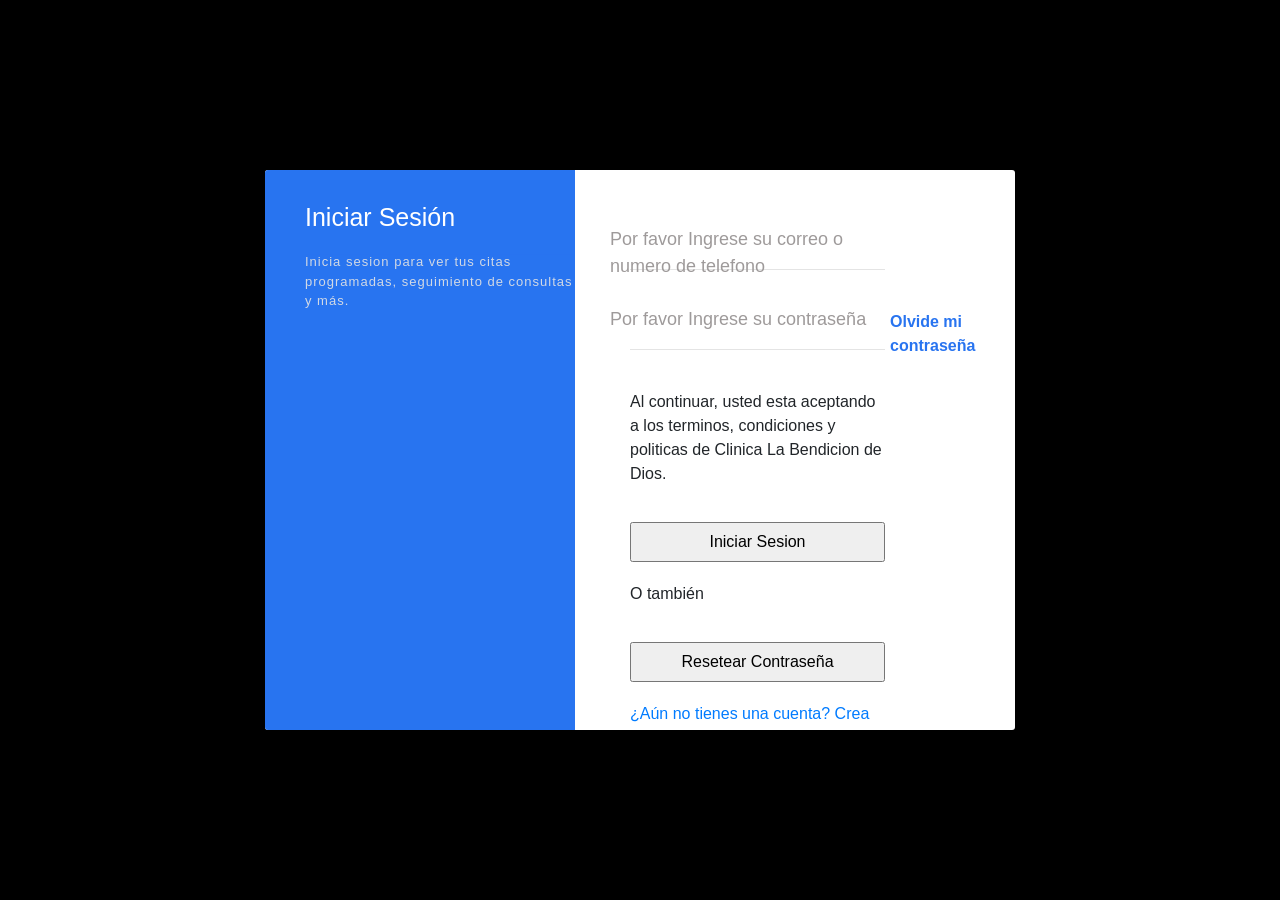
==== login.html @ 2e2c4729 "Initial Commit" ====
<html lang="en">
<head>
    <meta charset="UTF-8">
    <meta name="viewport" content="width=device-width, initial-scale=1.0">
    <title>Clinica La Bendicion de Dios Inicio de Sesion</title>
    <link rel = "icon" href =
    <link rel = "icon" href = "images/bg_1.jpg" type = "image/x-icon">
    <link rel="stylesheet" href="https://stackpath.bootstrapcdn.com/bootstrap/4.5.0/css/bootstrap.min.css" 
    integrity="sha384-9aIt2nRpC12Uk9gS9baDl411NQApFmC26EwAOH8WgZl5MYYxFfc+NcPb1dKGj7Sk" crossorigin="anonymous">
    <link rel="stylesheet" href="login-style.css">
    <script src="login.js"></script>
    <script src="https://code.jquery.com/jquery-3.2.1.min.js"></script>
</head>
<body>
    <form action="" class="contianer">
        <div class="box">
            <div class="row">
                <div class="col-sm-5 col-xs-1 box1">
                    <div class="inline-text">
                        <h1>Iniciar Sesión</h1>
                        <p>Inicia sesion para ver tus citas programadas, 
                            seguimiento de consultas y más.
                        </p>
                    </div>
                </div>
                <div class="col-sm-5 col-xs-1 box-2">
                    <div class="user-id user-data">
                        <input type="email" name="" id="username" required=""/>
                        <label>Por favor Ingrese su correo o numero de telefono</label>
                    </div>
                    <div class="user-id user-data">
                        <input type="password" name="" id="password" required=""/>
                        <label>Por favor Ingrese su contraseña</label>
                    </div>
                    <div class="user-id">
                        <p>Al continuar, usted esta aceptando a los terminos, condiciones y politicas de Clinica La Bendicion de Dios.</p>
                    </div>
                    <span><a href="#">Olvide mi contraseña</span></a>
                    <div class="user-id button">
                        <input type="submit" name="" id="" value="Iniciar Sesion" onclick="validate()"/>
                    </div>
                    <div class="user-id">
                        <p>O también</p>
                    </div>
                    <div class="user-id button">
                        <input type="reset" name="" id="" value="Resetear Contraseña">
                    </div>
                    <div class="user-id">
                        <p class="footer"><a href="#">¿Aún no tienes una cuenta? Crea una cuenta</a></p>
                    </div>

                </div>
            </div>

        </div>


    </form>


</body>
</html>
---- login-style.css ----
body{
    margin: 0;
    padding: 0;
    background: black;
}
.box{
    border-radius: 3px;
    position: absolute;
    top: 50%;
    left: 50%;
    transform: translate(-50%, -50%);
    width: 750px;
    height: 560px;
    background: white;
    overflow: hidden;
}

.inline-text{
    color: white;
    position: absolute;
    top: 32px;
    left: 55px;
}

.inline-text h1{
    font-size: 25px;
    margin-bottom: 20px;
}

.inline-text p{
    color: rgb(228, 228, 228);
    opacity: 0.9;
    font-size: 13px;
    letter-spacing: 1px;
}

.box1{
    background: url();
    height: 100vh;
    background-position: center;
    background-repeat: no-repeat;
    background-color: #2874f0;
}

.box-2 .user-id{
    position: relative;
    left: 20px;
    top: 50px;
    padding: 10px 20px;

}

.box-2 .user-id input{
    width: 100%;
    height: 40px;
}

.box-2 .user-data input{
    color: black;
    border: none;
    border-bottom: 1px solid rgb(228, 228, 228);
    outline: none;
    background: none;
    transition: 0.5s;
    margin-bottom: 20px;
}

.box-2 .user-data label{
    color: rgb(158, 154, 154);
    padding: 10px 20 px;
    position: absolute;
    top: 6px;
    left: 0;
    font-size: 18px;
    font-weight: 400;
    pointer-events: 0.5s;
}

.box-2 .user-data input:focus ~ label,
.box-2 .user-data input:valid ~ label{
    top: -20px;
    font-size: 12px;
}

.box-2 .user-data input:focus{
    border-bottom: 1px solid #2874f0;
}
.box-2 span a{
    position: absolute;
    top: 140px;
    left: 315px;
    display: inline;
    color: #2874f0;
    font-weight: 600;
}
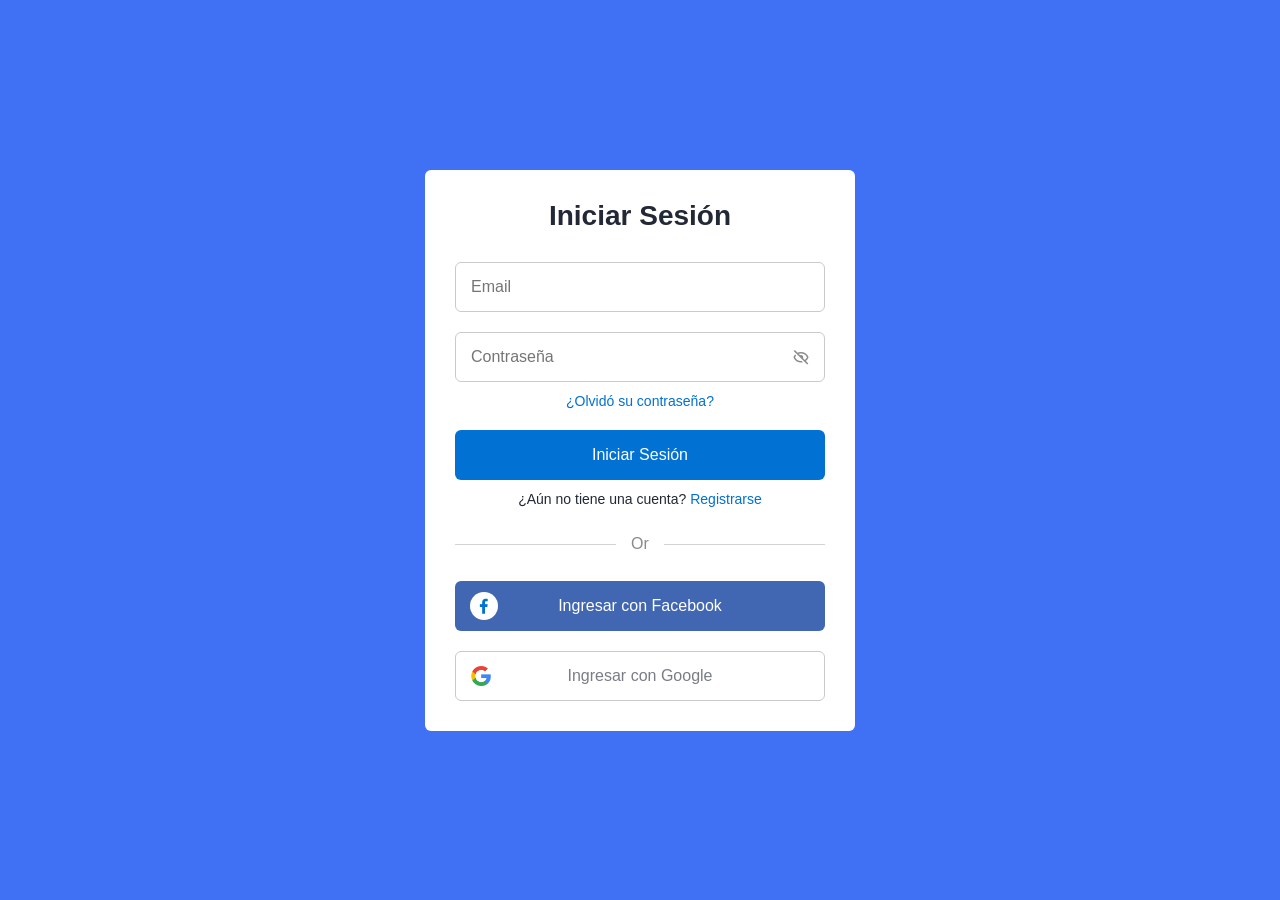
==== commit 2a1d0c0c: "Commit Sep 1st 2022 11:20" ====
--- a/login.html
+++ b/login.html
@@ -1,62 +1,115 @@
-<html lang="en">
-<head>
-    <meta charset="UTF-8">
-    <meta name="viewport" content="width=device-width, initial-scale=1.0">
-    <title>Clinica La Bendicion de Dios Inicio de Sesion</title>
-    <link rel = "icon" href =
-    <link rel = "icon" href = "images/bg_1.jpg" type = "image/x-icon">
-    <link rel="stylesheet" href="https://stackpath.bootstrapcdn.com/bootstrap/4.5.0/css/bootstrap.min.css" 
-    integrity="sha384-9aIt2nRpC12Uk9gS9baDl411NQApFmC26EwAOH8WgZl5MYYxFfc+NcPb1dKGj7Sk" crossorigin="anonymous">
-    <link rel="stylesheet" href="login-style.css">
-    <script src="login.js"></script>
-    <script src="https://code.jquery.com/jquery-3.2.1.min.js"></script>
-</head>
-<body>
-    <form action="" class="contianer">
-        <div class="box">
-            <div class="row">
-                <div class="col-sm-5 col-xs-1 box1">
-                    <div class="inline-text">
-                        <h1>Iniciar Sesión</h1>
-                        <p>Inicia sesion para ver tus citas programadas, 
-                            seguimiento de consultas y más.
-                        </p>
+<!DOCTYPE html>
+<!-- Coding by CodingLab | www.codinglabweb.com-->
+    <html lang="en">
+    <head>
+        <meta charset="UTF-8">
+        <meta http-equiv="X-UA-Compatible" content="IE=edge">
+        <meta name="viewport" content="width=device-width, initial-scale=1.0">
+        <title> Formulario para Iniciar Sesión y Registro</title>
+
+        <!-- CSS -->
+        <link rel="stylesheet" href="css/login-style.css">
+                
+        <!-- Boxicons CSS -->
+        <link href='https://unpkg.com/boxicons@2.1.2/css/boxicons.min.css' rel='stylesheet'>
+                        
+    </head>
+    <body>
+        <section class="container forms">
+            <div class="form login">
+                <div class="form-content">
+                    <header>Iniciar Sesión</header>
+                    <form action="#">
+                        <div class="field input-field">
+                            <input type="email" placeholder="Email" class="input">
+                        </div>
+
+                        <div class="field input-field">
+                            <input type="password" placeholder="Contraseña" class="password">
+                            <i class='bx bx-hide eye-icon'></i>
+                        </div>
+
+                        <div class="form-link">
+                            <a href="#" class="forgot-pass">¿Olvidó su contraseña?</a>
+                        </div>
+
+                        <div class="field button-field">
+                            <button>Iniciar Sesión</button>
+                        </div>
+                    </form>
+
+                    <div class="form-link">
+                        <span>¿Aún no tiene una cuenta? <a href="#" class="link signup-link">Registrarse</a></span>
                     </div>
                 </div>
-                <div class="col-sm-5 col-xs-1 box-2">
-                    <div class="user-id user-data">
-                        <input type="email" name="" id="username" required=""/>
-                        <label>Por favor Ingrese su correo o numero de telefono</label>
-                    </div>
-                    <div class="user-id user-data">
-                        <input type="password" name="" id="password" required=""/>
-                        <label>Por favor Ingrese su contraseña</label>
-                    </div>
-                    <div class="user-id">
-                        <p>Al continuar, usted esta aceptando a los terminos, condiciones y politicas de Clinica La Bendicion de Dios.</p>
-                    </div>
-                    <span><a href="#">Olvide mi contraseña</span></a>
-                    <div class="user-id button">
-                        <input type="submit" name="" id="" value="Iniciar Sesion" onclick="validate()"/>
-                    </div>
-                    <div class="user-id">
-                        <p>O también</p>
-                    </div>
-                    <div class="user-id button">
-                        <input type="reset" name="" id="" value="Resetear Contraseña">
-                    </div>
-                    <div class="user-id">
-                        <p class="footer"><a href="#">¿Aún no tienes una cuenta? Crea una cuenta</a></p>
-                    </div>
 
+                <div class="line"></div>
+
+                <div class="media-options">
+                    <a href="#" class="field facebook">
+                        <i class='bx bxl-facebook facebook-icon'></i>
+                        <span>Ingresar con Facebook</span>
+                    </a>
                 </div>
+
+                <div class="media-options">
+                    <a href="#" class="field google">
+                        <img src="images/google.png" alt="" class="google-img">
+                        <span>Ingresar con Google</span>
+                    </a>
+                </div>
+
             </div>
 
-        </div>
+            <!-- Signup Form -->
 
+            <div class="form signup">
+                <div class="form-content">
+                    <header>Registrarse</header>
+                    <form action="#">
+                        <div class="field input-field">
+                            <input type="email" placeholder="Email" class="input">
+                        </div>
 
-    </form>
+                        <div class="field input-field">
+                            <input type="password" placeholder="Crear contraseña" class="password">
+                        </div>
 
+                        <div class="field input-field">
+                            <input type="password" placeholder="Confirmar contraseña" class="password">
+                            <i class='bx bx-hide eye-icon'></i>
+                        </div>
 
-</body>
+                        <div class="field button-field">
+                            <button>Registrarse</button>
+                        </div>
+                    </form>
+
+                    <div class="form-link">
+                        <span>¿Ya posee una cuenta? <a href="#" class="link login-link">Iniciar Sesión</a></span>
+                    </div>
+                </div>
+
+                <div class="line"></div>
+
+                <div class="media-options">
+                    <a href="#" class="field facebook">
+                        <i class='bx bxl-facebook facebook-icon'></i>
+                        <span>Ingresar con Facebook</span>
+                    </a>
+                </div>
+
+                <div class="media-options">
+                    <a href="#" class="field google">
+                        <img src="images/google.png" alt="" class="google-img">
+                        <span>Ingresar con Google</span>
+                    </a>
+                </div>
+
+            </div>
+        </section>
+
+        <!-- JavaScript -->
+        <script src="js/login-script.js"></script>
+    </body>
 </html>
--- a/css/login-style.css
+++ b/css/login-style.css
@@ -0,0 +1,171 @@
+/* Google Fonts - Poppins */
+@import url('https://fonts.googleapis.com/css2?family=Poppins:wght@300;400;500;600&display=swap');
+
+*{
+    margin: 0;
+    padding: 0;
+    box-sizing: border-box;
+    font-family: 'Poppins', sans-serif;
+}
+.container{
+    height: 100vh;
+    width: 100%;
+    display: flex;
+    align-items: center;
+    justify-content: center;
+    background-color: #4070f4;
+    column-gap: 30px;
+}
+.form{
+    position: absolute;
+    max-width: 430px;
+    width: 100%;
+    padding: 30px;
+    border-radius: 6px;
+    background: #FFF;
+}
+.form.signup{
+    opacity: 0;
+    pointer-events: none;
+}
+.forms.show-signup .form.signup{
+    opacity: 1;
+    pointer-events: auto;
+}
+.forms.show-signup .form.login{
+    opacity: 0;
+    pointer-events: none;
+}
+header{
+    font-size: 28px;
+    font-weight: 600;
+    color: #232836;
+    text-align: center;
+}
+form{
+    margin-top: 30px;
+}
+.form .field{
+    position: relative;
+    height: 50px;
+    width: 100%;
+    margin-top: 20px;
+    border-radius: 6px;
+}
+.field input,
+.field button{
+    height: 100%;
+    width: 100%;
+    border: none;
+    font-size: 16px;
+    font-weight: 400;
+    border-radius: 6px;
+}
+.field input{
+    outline: none;
+    padding: 0 15px;
+    border: 1px solid#CACACA;
+}
+.field input:focus{
+    border-bottom-width: 2px;
+}
+.eye-icon{
+    position: absolute;
+    top: 50%;
+    right: 10px;
+    transform: translateY(-50%);
+    font-size: 18px;
+    color: #8b8b8b;
+    cursor: pointer;
+    padding: 5px;
+}
+.field button{
+    color: #fff;
+    background-color: #0171d3;
+    transition: all 0.3s ease;
+    cursor: pointer;
+}
+.field button:hover{
+    background-color: #016dcb;
+}
+.form-link{
+    text-align: center;
+    margin-top: 10px;
+}
+.form-link span,
+.form-link a{
+    font-size: 14px;
+    font-weight: 400;
+    color: #232836;
+}
+.form a{
+    color: #0171d3;
+    text-decoration: none;
+}
+.form-content a:hover{
+    text-decoration: underline;
+}
+.line{
+    position: relative;
+    height: 1px;
+    width: 100%;
+    margin: 36px 0;
+    background-color: #d4d4d4;
+}
+.line::before{
+    content: 'Or';
+    position: absolute;
+    top: 50%;
+    left: 50%;
+    transform: translate(-50%, -50%);
+    background-color: #FFF;
+    color: #8b8b8b;
+    padding: 0 15px;
+}
+.media-options a{
+    display: flex;
+    align-items: center;
+    justify-content: center;
+}
+a.facebook{
+    color: #fff;
+    background-color: #4267b2;
+}
+a.facebook .facebook-icon{
+    height: 28px;
+    width: 28px;
+    color: #0171d3;
+    font-size: 20px;
+    border-radius: 50%;
+    display: flex;
+    align-items: center;
+    justify-content: center;
+    background-color: #fff;
+}
+.facebook-icon,
+img.google-img{
+    position: absolute;
+    top: 50%;
+    left: 15px;
+    transform: translateY(-50%);
+}
+img.google-img{
+    height: 20px;
+    width: 20px;
+    object-fit: cover;
+}
+a.google{
+    border: 1px solid #CACACA;
+}
+a.google span{
+    font-weight: 500;
+    opacity: 0.6;
+    color: #232836;
+}
+
+@media screen and (max-width: 400px) {
+    .form{
+        padding: 20px 10px;
+    }
+    
+}
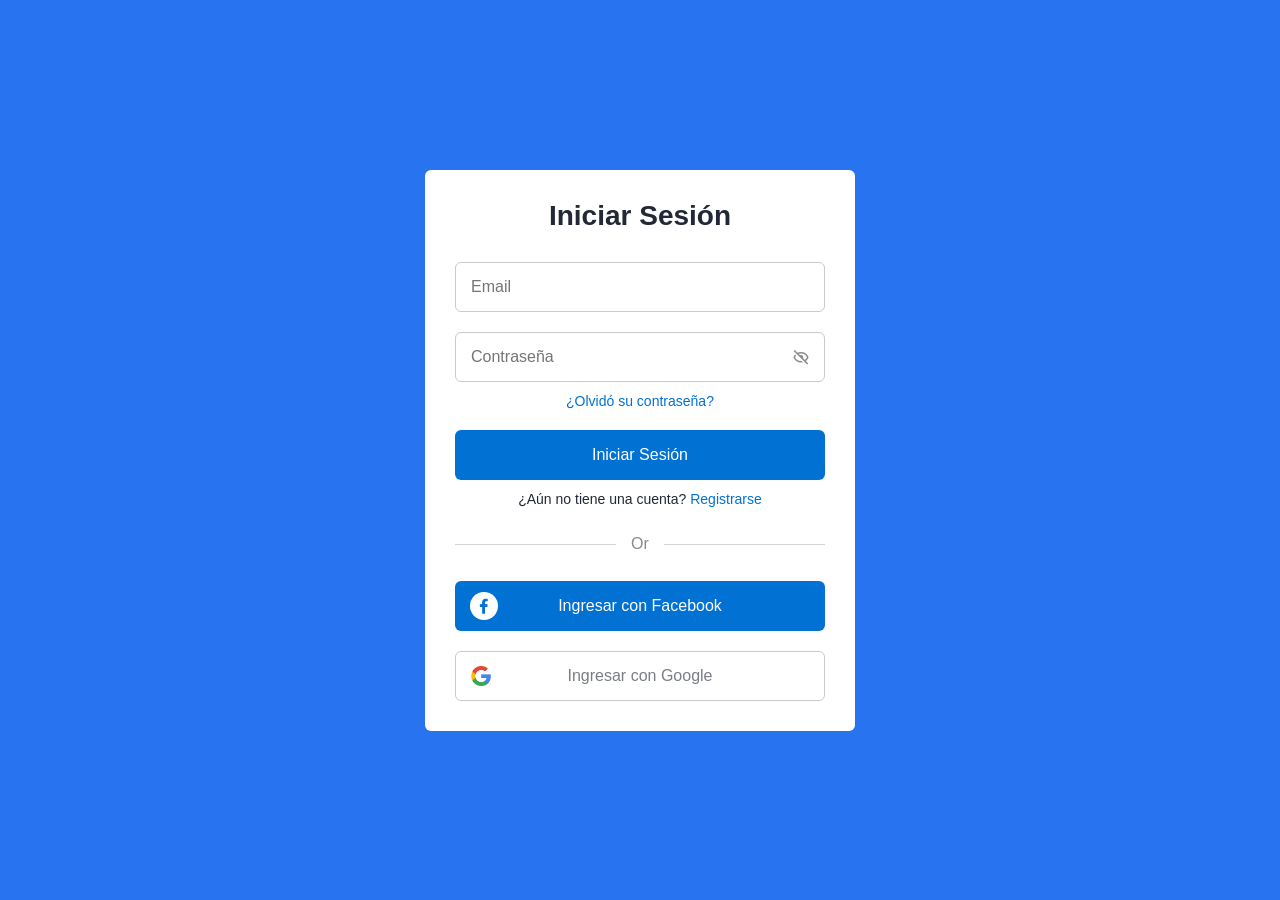
==== commit b1a34acc: "Sep 2 2022 15:30" ====
--- a/login.html
+++ b/login.html
@@ -66,7 +66,7 @@
             <div class="form signup">
                 <div class="form-content">
                     <header>Registrarse</header>
-                    <form action="#">
+                    <form action="register.php">
                         <div class="field input-field">
                             <input type="email" placeholder="Email" class="input">
                         </div>
--- a/css/login-style.css
+++ b/css/login-style.css
@@ -13,7 +13,7 @@
     display: flex;
     align-items: center;
     justify-content: center;
-    background-color: #4070f4;
+    background-color: #2874f0;
     column-gap: 30px;
 }
 .form{
@@ -129,7 +129,7 @@
 }
 a.facebook{
     color: #fff;
-    background-color: #4267b2;
+    background-color: #0171d3;
 }
 a.facebook .facebook-icon{
     height: 28px;
@@ -168,4 +168,4 @@
         padding: 20px 10px;
     }
     
-}+}
